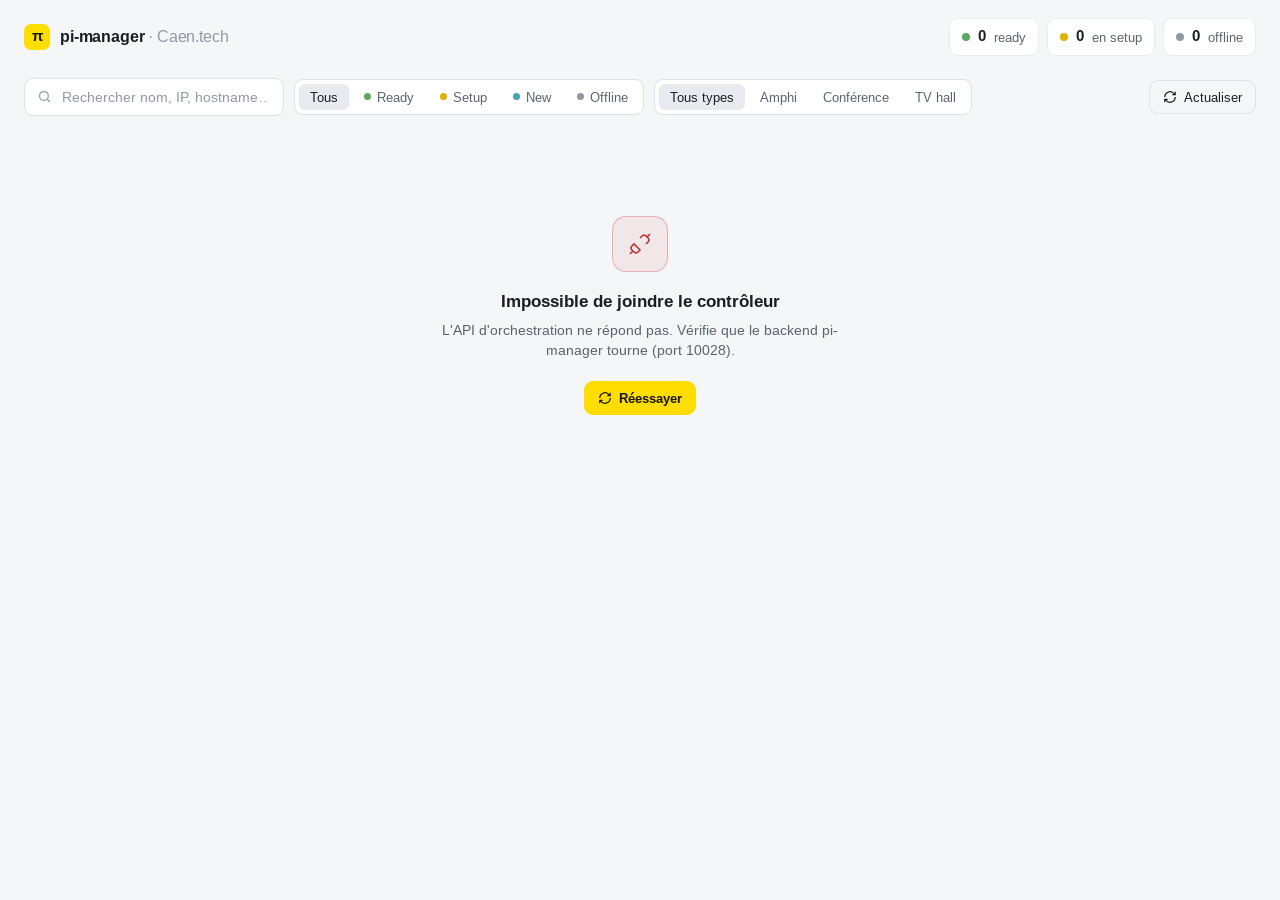
==== src/main/resources/web/index.html @ b56ccb18 "frontend pi-manager : SPA web + temps réel SSE uniquement Implémentation du design Caen.tech (claude" ====
<!DOCTYPE html>
<html lang="fr" data-theme="light" data-density="comfy">
<head>
  <meta charset="UTF-8">
  <meta name="viewport" content="width=device-width, initial-scale=1.0">
  <title>pi-manager — gestion de flotte Raspberry Pi · Caen.tech</title>
  <link rel="stylesheet" href="styles.css">
</head>
<body>
  <main id="app"></main>
  <div class="toasts" id="toasts"></div>
  <input type="file" id="hidden-file" multiple hidden>
  <script src="app.js"></script>
</body>
</html>
---- src/main/resources/web/styles.css ----
/* ============================================================
   pi-manager — design tokens + components
   Brand: Caen.Tech (yellow #ffdd00 + secondary accents, Arimo)
   Theme: ops tool (Linear / Grafana flavour), light + dark
   ============================================================ */

@import url('https://fonts.googleapis.com/css2?family=Arimo:ital,wght@0,400;0,500;0,600;0,700;1,400&family=JetBrains+Mono:wght@400;500;600&display=swap');

:root {
  /* --- theme-independent brand --- */
  --brand: #ffdd00;
  --brand-ink: #1a1600;

  /* --- accent (tweakable; JS sets --accent / --accent-deep) --- */
  --accent: #ffdd00;
  --accent-deep: #8a6d00;

  /* --- terminal blocks: always dark (ssh / logs) --- */
  --term-bg: #0c0e12;
  --term-text: #e9ecf1;
  --term-dim: #9aa2ad;
  --term-border: #2a3039;
  --term-ok: #92c784;
  --term-info: #85ccd5;
  --term-warn: #ffd23d;
  --term-err: #ff7b7b;

  /* --- radius / density (tweakable via --r-card, [data-density]) --- */
  --r-sm: 6px;
  --r-md: 9px;
  --r-lg: 14px;
  --r-pill: 999px;
  --r-card: var(--r-lg);
  --grid-min: 330px;
  --grid-gap: 16px;
  --card-pad: 16px;

  --mono: 'JetBrains Mono', ui-monospace, 'SF Mono', Menlo, monospace;
  --ui: 'Arimo', system-ui, -apple-system, sans-serif;

  /* === DARK THEME (default fallback) === */
  --bg-0: #0c0e12;
  --bg-1: #14171d;
  --bg-2: #1b1f27;
  --bg-3: #232832;
  --border: #2a3039;
  --border-soft: #20252d;

  --text-hi: #e9ecf1;
  --text-mid: #9aa2ad;
  --text-lo: #646c78;

  --st-ready: #92c784;
  --st-setup: #ffdd00;
  --st-new:   #85ccd5;
  --st-off:   #6b7280;
  --danger:   #e85d5d;

  --st-ready-ink: #92c784;
  --st-setup-ink: #ffdd00;
  --st-new-ink:   #85ccd5;
  --st-off-ink:   #aab0ba;
  --danger-ink:   #ff8a8a;

  --accent-text: var(--accent);
  --accent-mauve: #c78fbf;

  --demobar-bg: #07080a;
  --demobar-border: #20252d;

  --shadow-card: 0 1px 0 rgba(255,255,255,0.02) inset, 0 4px 16px rgba(0,0,0,0.35);
  --shadow-pop: 0 12px 40px rgba(0,0,0,0.55);
  --overlay-bg: rgba(4,5,7,.66);
}

/* === LIGHT THEME (default applied on <html data-theme="light">) === */
[data-theme="light"] {
  --bg-0: #f4f6f8;
  --bg-1: #ffffff;
  --bg-2: #f1f3f6;
  --bg-3: #e7eaef;
  --border: #dde1e8;
  --border-soft: #e9ecf1;

  --text-hi: #1a1d23;
  --text-mid: #5b636e;
  --text-lo: #9098a3;

  --st-ready: #5aa85f;
  --st-setup: #e0b100;
  --st-new:   #3fa5b2;
  --st-off:   #9098a3;
  --danger:   #d64545;

  --st-ready-ink: #2f7a34;
  --st-setup-ink: #8a6d00;
  --st-new-ink:   #1c7a86;
  --st-off-ink:   #5b636e;
  --danger-ink:   #c0322f;

  --accent-text: var(--accent-deep);

  --demobar-bg: #1a1d23;
  --demobar-border: #1a1d23;

  --shadow-card: 0 1px 2px rgba(16,22,30,0.04), 0 4px 14px rgba(16,22,30,0.06);
  --shadow-pop: 0 16px 48px rgba(16,22,30,0.18);
  --overlay-bg: rgba(20,26,34,.42);
}

* { box-sizing: border-box; }

html, body {
  margin: 0;
  background: var(--bg-0);
  color: var(--text-hi);
  font-family: var(--ui);
  font-size: 14px;
  line-height: 1.45;
  -webkit-font-smoothing: antialiased;
  transition: background .25s, color .25s;
}

button { font-family: inherit; cursor: pointer; }
input { font-family: inherit; }
::selection { background: color-mix(in srgb, var(--accent) 35%, transparent); }

::-webkit-scrollbar { width: 10px; height: 10px; }
::-webkit-scrollbar-thumb { background: var(--bg-3); border-radius: 999px; border: 2px solid var(--bg-0); }
::-webkit-scrollbar-thumb:hover { background: var(--border); }

.mono { font-family: var(--mono); font-feature-settings: "ss01"; }

/* ============================================================
   DEMO STRIP (prototype control)
   ============================================================ */
.demobar {
  display: flex; align-items: center; gap: 14px;
  padding: 7px 18px;
  background: var(--demobar-bg);
  border-bottom: 1px solid var(--demobar-border);
  font-size: 12px;
}
.demobar__label { color: rgba(255,255,255,.45); text-transform: uppercase; letter-spacing: .09em; font-size: 10.5px; font-weight: 600; }
.demobar__group { display: flex; gap: 4px; }
.demobar button { background: transparent; border: 1px solid transparent; color: rgba(255,255,255,.62); padding: 4px 10px; border-radius: var(--r-sm); font-size: 12px; font-weight: 500; }
.demobar button:hover { background: rgba(255,255,255,.08); color: #fff; }
.demobar button.is-active { background: rgba(255,255,255,.14); color: #fff; border-color: rgba(255,255,255,.16); }
.demobar__spacer { flex: 1; }
.demobar__hint { color: rgba(255,255,255,.4); font-size: 11.5px; }

/* ============================================================
   APP SHELL
   ============================================================ */
.app { max-width: 1320px; margin: 0 auto; padding: 0 24px 80px; }

.appbar { display: flex; align-items: center; gap: 18px; padding: 18px 0 16px; }
.brandmark { display: flex; align-items: center; gap: 10px; }
.brandmark__dot { width: 26px; height: 26px; border-radius: 7px; background: var(--brand); display: grid; place-items: center; color: var(--brand-ink); font-weight: 700; font-size: 15px; flex: none; }
.brandmark__name { font-weight: 700; font-size: 16px; letter-spacing: -0.01em; }
.brandmark__name span { color: var(--text-lo); font-weight: 500; }
.appbar__spacer { flex: 1; }

.counters { display: flex; gap: 8px; }
.counter { display: flex; align-items: center; gap: 8px; background: var(--bg-1); border: 1px solid var(--border-soft); border-radius: var(--r-md); padding: 7px 12px; }
.counter__dot { width: 8px; height: 8px; border-radius: 50%; flex: none; }
.counter__num { font-weight: 700; font-size: 15px; font-variant-numeric: tabular-nums; }
.counter__lbl { color: var(--text-mid); font-size: 12.5px; }

.toolbar { display: flex; align-items: center; gap: 10px; flex-wrap: wrap; margin: 6px 0 20px; }
.search { display: flex; align-items: center; gap: 8px; background: var(--bg-1); border: 1px solid var(--border); border-radius: var(--r-md); padding: 0 12px; height: 38px; min-width: 260px; }
.search:focus-within { border-color: color-mix(in srgb, var(--accent) 55%, var(--border)); }
.search svg { color: var(--text-lo); flex: none; }
.search input { background: none; border: none; outline: none; color: var(--text-hi); font-size: 13.5px; width: 100%; }
.search input::placeholder { color: var(--text-lo); }

.filter-group { display: flex; align-items: center; gap: 4px; background: var(--bg-1); border: 1px solid var(--border); border-radius: var(--r-md); padding: 4px; }
.chip { background: transparent; border: none; color: var(--text-mid); padding: 5px 11px; border-radius: var(--r-sm); font-size: 12.5px; font-weight: 500; display: inline-flex; align-items: center; gap: 6px; white-space: nowrap; }
.chip:hover { color: var(--text-hi); background: var(--bg-2); }
.chip.is-active { background: var(--bg-3); color: var(--text-hi); }
.chip__dot { width: 7px; height: 7px; border-radius: 50%; flex: none; }
.toolbar__spacer { flex: 1; }

/* ============================================================
   BADGE
   ============================================================ */
.badge { display: inline-flex; align-items: center; gap: 6px; padding: 3px 9px 3px 8px; border-radius: var(--r-pill); font-size: 11.5px; font-weight: 600; letter-spacing: .01em; border: 1px solid; white-space: nowrap; }
.badge__dot { width: 7px; height: 7px; border-radius: 50%; flex: none; }
.badge--ready { color: var(--st-ready-ink); background: color-mix(in srgb, var(--st-ready) 15%, transparent); border-color: color-mix(in srgb, var(--st-ready) 34%, transparent); }
.badge--ready .badge__dot { background: var(--st-ready); }
.badge--setup { color: var(--st-setup-ink); background: color-mix(in srgb, var(--st-setup) 16%, transparent); border-color: color-mix(in srgb, var(--st-setup) 36%, transparent); }
.badge--setup .badge__dot { background: var(--st-setup); animation: pulse 1.4s ease-in-out infinite; }
.badge--new { color: var(--st-new-ink); background: color-mix(in srgb, var(--st-new) 15%, transparent); border-color: color-mix(in srgb, var(--st-new) 34%, transparent); }
.badge--new .badge__dot { background: var(--st-new); }
.badge--off { color: var(--st-off-ink); background: color-mix(in srgb, var(--st-off) 16%, transparent); border-color: color-mix(in srgb, var(--st-off) 34%, transparent); }
.badge--off .badge__dot { background: var(--st-off); }

@keyframes pulse { 0%,100% { opacity: 1; } 50% { opacity: .35; } }

/* ============================================================
   DEVICE GRID + CARD
   ============================================================ */
.grid { display: grid; grid-template-columns: repeat(auto-fill, minmax(var(--grid-min), 1fr)); gap: var(--grid-gap); }

.card { background: var(--bg-1); border: 1px solid var(--border-soft); border-radius: var(--r-card); padding: var(--card-pad); display: flex; flex-direction: column; gap: 13px; box-shadow: var(--shadow-card); transition: border-color .15s, transform .15s; position: relative; }
.card:hover { border-color: var(--border); }
.card--off { opacity: .62; }
.card--off:hover { opacity: .82; }

.card__head { display: flex; align-items: flex-start; justify-content: space-between; gap: 10px; }
.card__head > .badge { flex: none; }
.card__name { font-weight: 600; font-size: 15px; letter-spacing: -0.01em; line-height: 1.25; overflow-wrap: anywhere; }
.card__name-sub { color: var(--text-lo); font-size: 11.5px; margin-top: 2px; font-family: var(--mono); }

.params { display: flex; flex-wrap: wrap; gap: 7px; }
.param { display: inline-flex; align-items: center; gap: 6px; background: var(--bg-2); border: 1px solid var(--border-soft); border-radius: var(--r-sm); padding: 5px 9px; font-size: 12px; color: var(--text-mid); }
.param svg { color: var(--text-lo); }
.param b { color: var(--text-hi); font-weight: 600; }
.param--on b { color: var(--st-ready-ink); }
.param--warn b { color: var(--st-setup-ink); }
.param--off-val b { color: var(--text-lo); }

.identity { display: flex; flex-direction: column; gap: 4px; padding: 9px 11px; background: var(--bg-2); border-radius: var(--r-md); border: 1px solid var(--border-soft); }
.identity__row { display: flex; justify-content: space-between; align-items: center; font-size: 12px; }
.identity__k { color: var(--text-lo); }
.identity__v { font-family: var(--mono); color: var(--text-mid); }

.progress { display: flex; flex-direction: column; gap: 7px; }
.progress__meta { display: flex; justify-content: space-between; font-size: 12px; color: var(--text-mid); }
.progress__meta b { color: var(--st-setup-ink); font-variant-numeric: tabular-nums; }
.progress__track { height: 6px; background: var(--bg-3); border-radius: 999px; overflow: hidden; }
.progress__fill { height: 100%; background: var(--st-setup); border-radius: 999px; box-shadow: 0 0 12px color-mix(in srgb, var(--st-setup) 50%, transparent); transition: width .4s; }
.progress__steps { font-size: 11.5px; color: var(--text-lo); font-family: var(--mono); }

.lastseen { display: flex; align-items: center; gap: 7px; font-size: 12.5px; color: var(--text-mid); }
.lastseen b { color: var(--text-hi); font-weight: 600; }

.newprompt { font-size: 12.5px; color: var(--text-mid); }

.card__foot { display: flex; align-items: center; gap: 8px; margin-top: auto; padding-top: 3px; }

.minidrop { flex: 1; display: flex; align-items: center; justify-content: center; gap: 7px; border: 1px dashed var(--border); border-radius: var(--r-md); height: 34px; color: var(--text-lo); font-size: 12px; transition: border-color .15s, color .15s, background .15s; }
.minidrop:hover, .minidrop.is-drag { border-color: color-mix(in srgb, var(--accent) 60%, var(--border)); color: var(--accent-text); background: color-mix(in srgb, var(--accent) 9%, transparent); }

/* add-device card */
.card--add { background: transparent; border: 1.5px dashed var(--border); box-shadow: none; align-items: center; justify-content: center; text-align: center; gap: 6px; min-height: 180px; color: var(--text-mid); transition: border-color .15s, background .15s, color .15s; cursor: pointer; }
.card--add:hover { border-color: color-mix(in srgb, var(--accent) 60%, var(--border)); background: color-mix(in srgb, var(--accent) 6%, transparent); color: var(--text-hi); }
.card-add__icon { width: 38px; height: 38px; border-radius: 11px; display: grid; place-items: center; background: var(--bg-2); border: 1px solid var(--border-soft); color: var(--accent-text); margin-bottom: 4px; }
.card-add__icon svg { width: 18px; height: 18px; }
.card-add__label { font-weight: 600; font-size: 14px; color: var(--text-hi); width: 100%; line-height: 1.3; }
.card-add__sub { font-size: 12px; color: var(--text-lo); width: 100%; line-height: 1.3; }

/* form (add-device modal) */
.modal--wide { width: 480px; }
.modal__body { padding: 4px 20px 6px; display: flex; flex-direction: column; gap: 16px; }
.steps-card { background: var(--bg-2); border: 1px solid var(--border-soft); border-radius: var(--r-md); padding: 14px 16px; }
.steps-card__t { font-size: 11px; text-transform: uppercase; letter-spacing: .07em; color: var(--text-lo); font-weight: 600; margin-bottom: 10px; }
.steps { list-style: none; counter-reset: s; margin: 0; padding: 0; display: flex; flex-direction: column; gap: 10px; }
.steps li { counter-increment: s; position: relative; padding-left: 30px; font-size: 13px; color: var(--text-mid); line-height: 1.4; }
.steps li::before { content: counter(s); position: absolute; left: 0; top: -1px; width: 20px; height: 20px; border-radius: 50%; background: color-mix(in srgb, var(--accent) 18%, transparent); color: var(--accent-text); font-size: 11px; font-weight: 700; display: grid; place-items: center; }
.steps li b { color: var(--text-hi); font-weight: 600; }
.form { display: flex; flex-direction: column; gap: 13px; }
.field-row { display: flex; gap: 13px; }
.field { display: flex; flex-direction: column; gap: 5px; flex: 1; min-width: 0; }
.field label { font-size: 12px; font-weight: 500; color: var(--text-mid); }
.input { height: 38px; padding: 0 12px; background: var(--bg-2); border: 1px solid var(--border); border-radius: var(--r-md); color: var(--text-hi); font-size: 13.5px; outline: none; transition: border-color .14s; }
.input:focus { border-color: color-mix(in srgb, var(--accent) 55%, var(--border)); }
.input::placeholder { color: var(--text-lo); }
.input.is-invalid { border-color: var(--danger); }
.field__err { font-size: 11.5px; color: var(--danger-ink); }

/* ============================================================
   BUTTONS
   ============================================================ */
.btn { display: inline-flex; align-items: center; justify-content: center; gap: 7px; border-radius: var(--r-md); border: 1px solid var(--border); background: var(--bg-2); color: var(--text-hi); height: 34px; padding: 0 13px; font-size: 13px; font-weight: 500; transition: background .14s, border-color .14s, color .14s; white-space: nowrap; }
.btn:hover { background: var(--bg-3); border-color: var(--border); }
.btn svg { flex: none; }
.btn--icon { width: 34px; padding: 0; }
.btn--sm { height: 30px; padding: 0 10px; font-size: 12.5px; }
.btn--ssh { background: color-mix(in srgb, var(--accent) 14%, var(--bg-2)); border-color: color-mix(in srgb, var(--accent) 40%, transparent); color: var(--accent-text); font-family: var(--mono); font-weight: 600; }
.btn--ssh:hover { background: color-mix(in srgb, var(--accent) 22%, var(--bg-2)); }
.btn--primary { background: var(--accent); color: var(--brand-ink); border-color: var(--accent); font-weight: 600; }
.btn--primary:hover { background: color-mix(in srgb, var(--accent) 88%, #000); }
.btn--ghost { background: transparent; }
.btn--ghost:hover { background: var(--bg-2); }
.btn--danger { color: var(--danger-ink); border-color: color-mix(in srgb, var(--danger) 36%, transparent); background: color-mix(in srgb, var(--danger) 10%, transparent); }
.btn--danger:hover { background: color-mix(in srgb, var(--danger) 20%, transparent); }
.btn--block { width: 100%; }
.btn[disabled] { opacity: .4; pointer-events: none; }

/* ============================================================
   DETAIL VIEW
   ============================================================ */
.detail { display: grid; grid-template-columns: 1fr 360px; gap: 18px; align-items: start; }
.detail__main { display: flex; flex-direction: column; gap: 18px; }
.detail__side { display: flex; flex-direction: column; gap: 18px; position: sticky; top: 16px; }

.backlink { display: inline-flex; align-items: center; gap: 7px; color: var(--text-mid); font-size: 13px; background: none; border: none; padding: 6px 0; margin-top: 8px; }
.backlink:hover { color: var(--text-hi); }

.detail__head { display: flex; align-items: flex-start; gap: 14px; padding: 4px 0 6px; }
.detail__title { font-size: 22px; font-weight: 700; letter-spacing: -0.02em; }
.detail__head-meta { color: var(--text-mid); font-size: 13px; margin-top: 3px; }

.panel { background: var(--bg-1); border: 1px solid var(--border-soft); border-radius: var(--r-card); padding: 18px; box-shadow: var(--shadow-card); }
.panel__title { font-size: 12px; text-transform: uppercase; letter-spacing: .08em; color: var(--text-lo); font-weight: 600; margin: 0 0 14px; display: flex; align-items: center; gap: 8px; }
.panel__title .count { color: var(--text-mid); }

.idgrid { display: grid; grid-template-columns: 1fr 1fr; gap: 1px; background: var(--border-soft); border-radius: var(--r-md); overflow: hidden; }
.idgrid__cell { background: var(--bg-1); padding: 11px 13px; }
.idgrid__k { color: var(--text-lo); font-size: 11px; text-transform: uppercase; letter-spacing: .05em; }
.idgrid__v { font-family: var(--mono); font-size: 13.5px; color: var(--text-hi); margin-top: 3px; }

/* SSH quick connect — prominent */
.ssh-block { background: linear-gradient(180deg, color-mix(in srgb, var(--accent) 12%, var(--bg-1)), var(--bg-1)); border: 1px solid color-mix(in srgb, var(--accent) 32%, transparent); border-radius: var(--r-card); padding: 16px; }
.ssh-cmd { display: flex; align-items: center; gap: 10px; background: var(--term-bg); border: 1px solid var(--term-border); border-radius: var(--r-md); padding: 11px 13px; margin-bottom: 12px; }
.ssh-cmd__prompt { color: var(--term-ok); }
.ssh-cmd code { font-family: var(--mono); font-size: 13.5px; color: var(--term-text); flex: 1; overflow-x: auto; white-space: nowrap; }
.ssh-actions { display: flex; gap: 9px; }

.setting { display: flex; align-items: center; justify-content: space-between; gap: 16px; padding: 13px 0; border-bottom: 1px solid var(--border-soft); }
.setting > div:first-child { flex: 1; min-width: 0; }
.setting:last-child { border-bottom: none; }
.setting__label { font-size: 13.5px; font-weight: 500; }
.setting__hint { color: var(--text-lo); font-size: 12px; margin-top: 2px; }

.toggle { width: 42px; height: 24px; border-radius: 999px; background: var(--bg-3); border: 1px solid var(--border); position: relative; transition: background .18s, border-color .18s; flex: none; }
.toggle::after { content: ''; position: absolute; top: 2px; left: 2px; width: 18px; height: 18px; border-radius: 50%; background: var(--text-mid); transition: transform .18s, background .18s; }
.toggle.is-on { background: color-mix(in srgb, var(--st-ready) 30%, transparent); border-color: var(--st-ready); }
.toggle.is-on::after { transform: translateX(18px); background: var(--st-ready); }

.segmented { display: inline-flex; background: var(--bg-2); border: 1px solid var(--border); border-radius: var(--r-md); padding: 3px; gap: 2px; }
.segmented button { background: transparent; border: none; color: var(--text-mid); padding: 6px 12px; border-radius: var(--r-sm); font-size: 12.5px; font-weight: 500; display: inline-flex; align-items: center; gap: 6px; }
.segmented button:hover { color: var(--text-hi); }
.segmented button.is-active { background: var(--bg-1); color: var(--text-hi); box-shadow: 0 1px 2px rgba(0,0,0,.18); }

.slidectl { display: flex; align-items: center; gap: 10px; }
.slidectl__cur { font-family: var(--mono); font-size: 13px; color: var(--text-hi); min-width: 130px; }
.slidectl__cur b { color: var(--accent-text); }

.cache-state { display: inline-flex; align-items: center; gap: 7px; font-size: 13px; white-space: nowrap; }
.cache-state__dot { width: 8px; height: 8px; border-radius: 50%; }

.actions-row { display: flex; gap: 9px; flex-wrap: wrap; }

.dropzone { border: 1.5px dashed var(--border); border-radius: var(--r-md); padding: 26px 18px; text-align: center; color: var(--text-mid); transition: border-color .15s, background .15s; }
.dropzone.is-drag { border-color: var(--accent); background: color-mix(in srgb, var(--accent) 9%, transparent); }
.dropzone__icon { color: var(--text-lo); margin-bottom: 8px; }
.dropzone b { color: var(--text-hi); }
.dropzone__sub { font-size: 12px; color: var(--text-lo); margin-top: 4px; }

.filelist { display: flex; flex-direction: column; margin-top: 14px; }
.fileitem { display: flex; align-items: center; gap: 11px; padding: 10px 2px; border-top: 1px solid var(--border-soft); }
.fileitem__icon { width: 30px; height: 30px; border-radius: var(--r-sm); background: var(--bg-2); display: grid; place-items: center; color: var(--text-lo); flex: none; }
.fileitem__main { flex: 1; min-width: 0; }
.fileitem__name { font-size: 13px; font-family: var(--mono); white-space: nowrap; overflow: hidden; text-overflow: ellipsis; }
.fileitem__meta { font-size: 11.5px; color: var(--text-lo); margin-top: 1px; }
.fstat { font-size: 11px; font-weight: 600; padding: 2px 8px; border-radius: var(--r-pill); white-space: nowrap; }
.fstat--done { color: var(--st-ready-ink); background: color-mix(in srgb, var(--st-ready) 14%, transparent); }
.fstat--proc { color: var(--st-setup-ink); background: color-mix(in srgb, var(--st-setup) 16%, transparent); }
.fstat--err { color: var(--danger-ink); background: color-mix(in srgb, var(--danger) 14%, transparent); }

.logs { font-family: var(--mono); font-size: 12px; background: var(--term-bg); border: 1px solid var(--term-border); border-radius: var(--r-md); padding: 12px; max-height: 240px; overflow-y: auto; display: flex; flex-direction: column; gap: 3px; }
.logline { display: flex; gap: 10px; }
.logline__t { color: var(--term-dim); flex: none; }
.logline__lvl { flex: none; width: 44px; font-weight: 600; }
.logline__lvl--info { color: var(--term-info); }
.logline__lvl--ok { color: var(--term-ok); }
.logline__lvl--warn { color: var(--term-warn); }
.logline__lvl--err { color: var(--term-err); }
.logline__msg { color: var(--term-dim); }

/* ============================================================
   STATE VIEWS (loading / empty / error)
   ============================================================ */
.skeleton-card { background: var(--bg-1); border: 1px solid var(--border-soft); border-radius: var(--r-card); padding: 16px; height: 196px; box-shadow: var(--shadow-card); }
.sk { background: var(--bg-2); border-radius: 6px; position: relative; overflow: hidden; }
.sk::after { content: ''; position: absolute; inset: 0; background: linear-gradient(90deg, transparent, color-mix(in srgb, var(--text-hi) 6%, transparent), transparent); animation: shimmer 1.3s infinite; }
@keyframes shimmer { 100% { transform: translateX(100%); } }
.sk--line { height: 12px; margin-bottom: 9px; }

.statebox { text-align: center; padding: 80px 20px; max-width: 440px; margin: 0 auto; }
.statebox__icon { width: 56px; height: 56px; border-radius: 14px; background: var(--bg-1); border: 1px solid var(--border); display: grid; place-items: center; margin: 0 auto 18px; color: var(--text-lo); }
.statebox--error .statebox__icon { color: var(--danger-ink); border-color: color-mix(in srgb, var(--danger) 35%, transparent); background: color-mix(in srgb, var(--danger) 8%, transparent); }
.statebox__title { font-size: 17px; font-weight: 600; margin-bottom: 7px; }
.statebox__text { color: var(--text-mid); font-size: 13.5px; margin-bottom: 20px; }

/* ============================================================
   TOASTS
   ============================================================ */
.toasts { position: fixed; bottom: 22px; right: 22px; display: flex; flex-direction: column; gap: 10px; z-index: 60; }
.toast { display: flex; align-items: center; gap: 11px; background: var(--bg-1); border: 1px solid var(--border); border-radius: var(--r-md); padding: 12px 15px; min-width: 280px; max-width: 380px; box-shadow: var(--shadow-pop); animation: toastin .28s cubic-bezier(.2,.8,.2,1); }
@keyframes toastin { from { opacity: 0; transform: translateY(12px) scale(.98); } }
.toast.is-out { animation: toastout .25s forwards; }
@keyframes toastout { to { opacity: 0; transform: translateX(20px); } }
.toast__icon { width: 22px; height: 22px; border-radius: 6px; display: grid; place-items: center; flex: none; }
.toast--ok .toast__icon { background: color-mix(in srgb, var(--st-ready) 18%, transparent); color: var(--st-ready-ink); }
.toast--info .toast__icon { background: color-mix(in srgb, var(--st-new) 18%, transparent); color: var(--st-new-ink); }
.toast--err .toast__icon { background: color-mix(in srgb, var(--danger) 18%, transparent); color: var(--danger-ink); }
.toast__body { flex: 1; }
.toast__title { font-size: 13px; font-weight: 600; }
.toast__msg { font-size: 12px; color: var(--text-mid); margin-top: 1px; }

/* ============================================================
   MODAL
   ============================================================ */
.overlay { position: fixed; inset: 0; background: var(--overlay-bg); backdrop-filter: blur(3px); display: grid; place-items: center; z-index: 70; animation: fade .18s; padding: 20px; }
@keyframes fade { from { opacity: 0; } }
.modal { background: var(--bg-1); border: 1px solid var(--border); border-radius: var(--r-card); width: 420px; max-width: 100%; box-shadow: var(--shadow-pop); animation: modalin .22s cubic-bezier(.2,.8,.2,1); }
@keyframes modalin { from { opacity: 0; transform: scale(.96) translateY(8px); } }
.modal__head { display: flex; align-items: flex-start; gap: 13px; padding: 20px 20px 0; }
.modal__warn { width: 38px; height: 38px; border-radius: 10px; display: grid; place-items: center; flex: none; background: color-mix(in srgb, var(--danger) 12%, transparent); color: var(--danger-ink); }
.modal__title { font-size: 16px; font-weight: 700; }
.modal__text { color: var(--text-mid); font-size: 13.5px; padding: 12px 20px 18px; }
.modal__text code { font-family: var(--mono); color: var(--text-hi); background: var(--bg-2); padding: 1px 6px; border-radius: 4px; }
.modal__foot { display: flex; justify-content: flex-end; gap: 9px; padding: 0 20px 20px; }

/* ============================================================
   DESIGN SYSTEM PAGE
   ============================================================ */
.ds { display: flex; flex-direction: column; gap: 34px; padding-top: 6px; }
.ds__section-title { font-size: 13px; text-transform: uppercase; letter-spacing: .09em; color: var(--text-lo); font-weight: 600; margin: 0 0 16px; }
.ds__row { display: flex; flex-wrap: wrap; gap: 14px; align-items: flex-start; }
.swatch { width: 150px; }
.swatch__chip { height: 64px; border-radius: var(--r-md); border: 1px solid var(--border-soft); }
.swatch__name { font-size: 12.5px; font-weight: 600; margin-top: 8px; }
.swatch__hex { font-family: var(--mono); font-size: 11.5px; color: var(--text-lo); }
.swatch__use { font-size: 11.5px; color: var(--text-mid); margin-top: 2px; }
.ds-card { background: var(--bg-1); border: 1px solid var(--border-soft); border-radius: var(--r-card); padding: 20px; box-shadow: var(--shadow-card); }
.type-spec { display: flex; align-items: baseline; gap: 14px; padding: 9px 0; border-bottom: 1px solid var(--border-soft); }
.type-spec:last-child { border: none; }
.type-spec__meta { font-family: var(--mono); font-size: 11.5px; color: var(--text-lo); width: 150px; flex: none; }

.hidden { display: none !important; }
.row { display: flex; align-items: center; gap: 8px; }
.muted { color: var(--text-mid); }

/* ============================================================
   DENSITY (tweakable)
   ============================================================ */
[data-density="compact"] {
  --grid-min: 280px;
  --grid-gap: 11px;
  --card-pad: 13px;
}
[data-density="compact"] .card { gap: 10px; }
[data-density="compact"] .detail { gap: 13px; }
[data-density="compact"] .detail__main, [data-density="compact"] .detail__side { gap: 13px; }
[data-density="compact"] .panel { padding: 15px; }

/* ============================================================
   RESPONSIVE
   ============================================================ */
@media (max-width: 880px) {
  .app { padding: 0 14px 70px; }
  .detail { grid-template-columns: 1fr; }
  .detail__side { position: static; }
  .grid { grid-template-columns: 1fr; }
  .card { padding: 15px; }
  .appbar { flex-wrap: wrap; }
  .counters { order: 3; width: 100%; }
  .counter { flex: 1; }
  .btn, .toggle { min-height: 40px; }
  .btn { height: 40px; }
  .chip { padding: 8px 12px; }
}
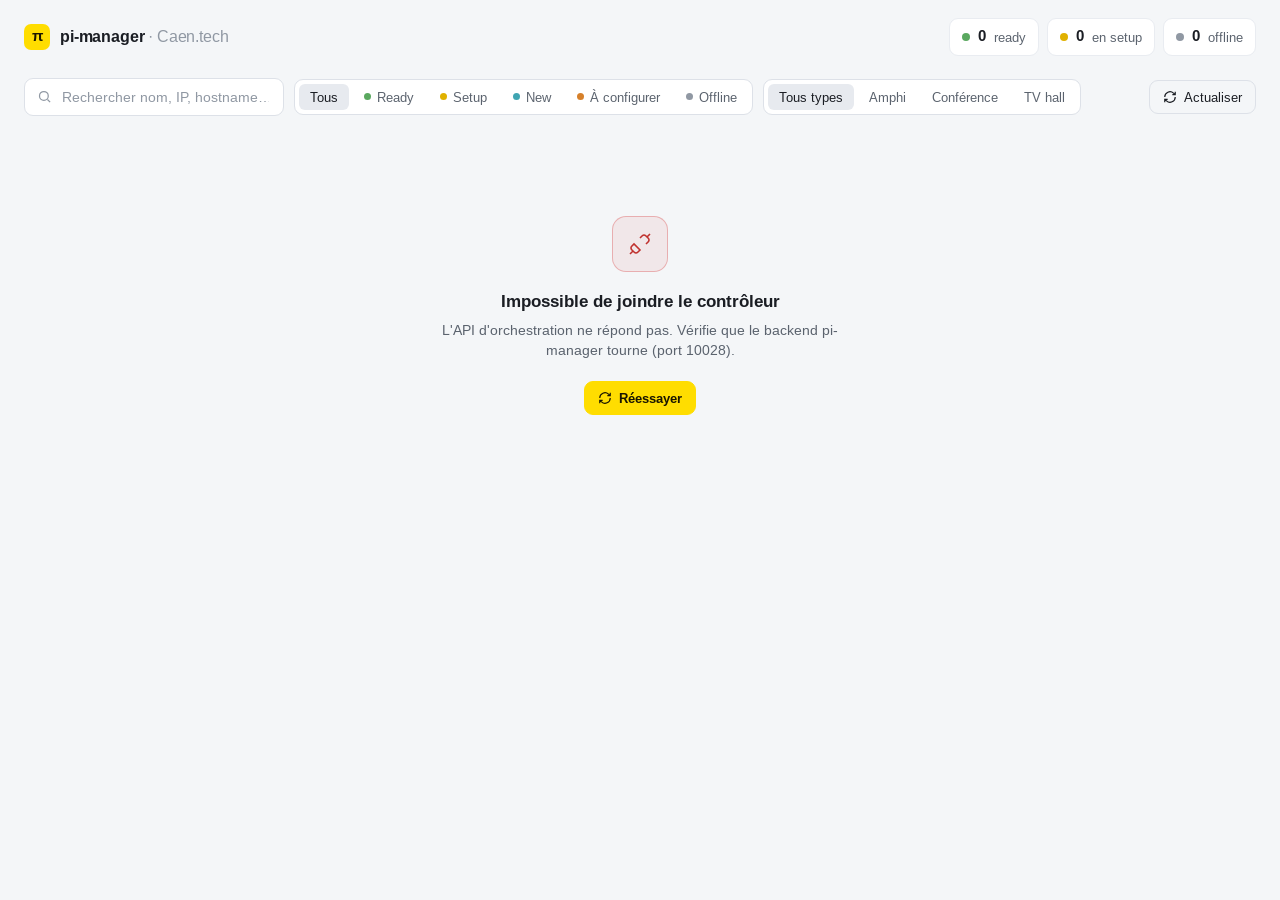
==== commit b6c323b1: "pi-manager : relabel des états (new / à configurer) + favicon Réaligne le cycle d'enrôlement sur la " ====
--- a/src/main/resources/web/index.html
+++ b/src/main/resources/web/index.html
@@ -4,6 +4,7 @@
   <meta charset="UTF-8">
   <meta name="viewport" content="width=device-width, initial-scale=1.0">
   <title>pi-manager — gestion de flotte Raspberry Pi · Caen.tech</title>
+  <link rel="icon" type="image/svg+xml" href="favicon.svg">
   <link rel="stylesheet" href="styles.css">
 </head>
 <body>
--- a/src/main/resources/web/styles.css
+++ b/src/main/resources/web/styles.css
@@ -53,12 +53,14 @@
   --st-ready: #92c784;
   --st-setup: #ffdd00;
   --st-new:   #85ccd5;
+  --st-connect: #e8954a;
   --st-off:   #6b7280;
   --danger:   #e85d5d;
 
   --st-ready-ink: #92c784;
   --st-setup-ink: #ffdd00;
   --st-new-ink:   #85ccd5;
+  --st-connect-ink: #e8954a;
   --st-off-ink:   #aab0ba;
   --danger-ink:   #ff8a8a;
 
@@ -89,12 +91,14 @@
   --st-ready: #5aa85f;
   --st-setup: #e0b100;
   --st-new:   #3fa5b2;
+  --st-connect: #d6802a;
   --st-off:   #9098a3;
   --danger:   #d64545;
 
   --st-ready-ink: #2f7a34;
   --st-setup-ink: #8a6d00;
   --st-new-ink:   #1c7a86;
+  --st-connect-ink: #a85e16;
   --st-off-ink:   #5b636e;
   --danger-ink:   #c0322f;
 
@@ -192,6 +196,8 @@
 .badge--setup .badge__dot { background: var(--st-setup); animation: pulse 1.4s ease-in-out infinite; }
 .badge--new { color: var(--st-new-ink); background: color-mix(in srgb, var(--st-new) 15%, transparent); border-color: color-mix(in srgb, var(--st-new) 34%, transparent); }
 .badge--new .badge__dot { background: var(--st-new); }
+.badge--connect { color: var(--st-connect-ink); background: color-mix(in srgb, var(--st-connect) 15%, transparent); border-color: color-mix(in srgb, var(--st-connect) 34%, transparent); }
+.badge--connect .badge__dot { background: var(--st-connect); animation: pulse 1.4s ease-in-out infinite; }
 .badge--off { color: var(--st-off-ink); background: color-mix(in srgb, var(--st-off) 16%, transparent); border-color: color-mix(in srgb, var(--st-off) 34%, transparent); }
 .badge--off .badge__dot { background: var(--st-off); }
 
@@ -414,6 +420,12 @@
 .modal__text { color: var(--text-mid); font-size: 13.5px; padding: 12px 20px 18px; }
 .modal__text code { font-family: var(--mono); color: var(--text-hi); background: var(--bg-2); padding: 1px 6px; border-radius: 4px; }
 .modal__foot { display: flex; justify-content: flex-end; gap: 9px; padding: 0 20px 20px; }
+.checkrow { display: flex; align-items: flex-start; gap: 10px; margin: 0 20px 18px; padding: 11px 13px; border: 1px solid var(--border); border-radius: var(--r-md, 10px); background: var(--bg-2); font-size: 13px; color: var(--text-hi); cursor: pointer; }
+.checkrow input { margin-top: 1px; width: 15px; height: 15px; accent-color: var(--danger); flex: none; cursor: pointer; }
+.checkrow.is-disabled { opacity: .6; cursor: not-allowed; }
+.checkrow.is-disabled input { cursor: not-allowed; }
+.checkrow__hint { display: block; color: var(--text-lo); font-size: 11.5px; margin-top: 2px; }
+.actions-sep { height: 1px; background: var(--border-soft); margin: 12px 0; }
 
 /* ============================================================
    DESIGN SYSTEM PAGE
